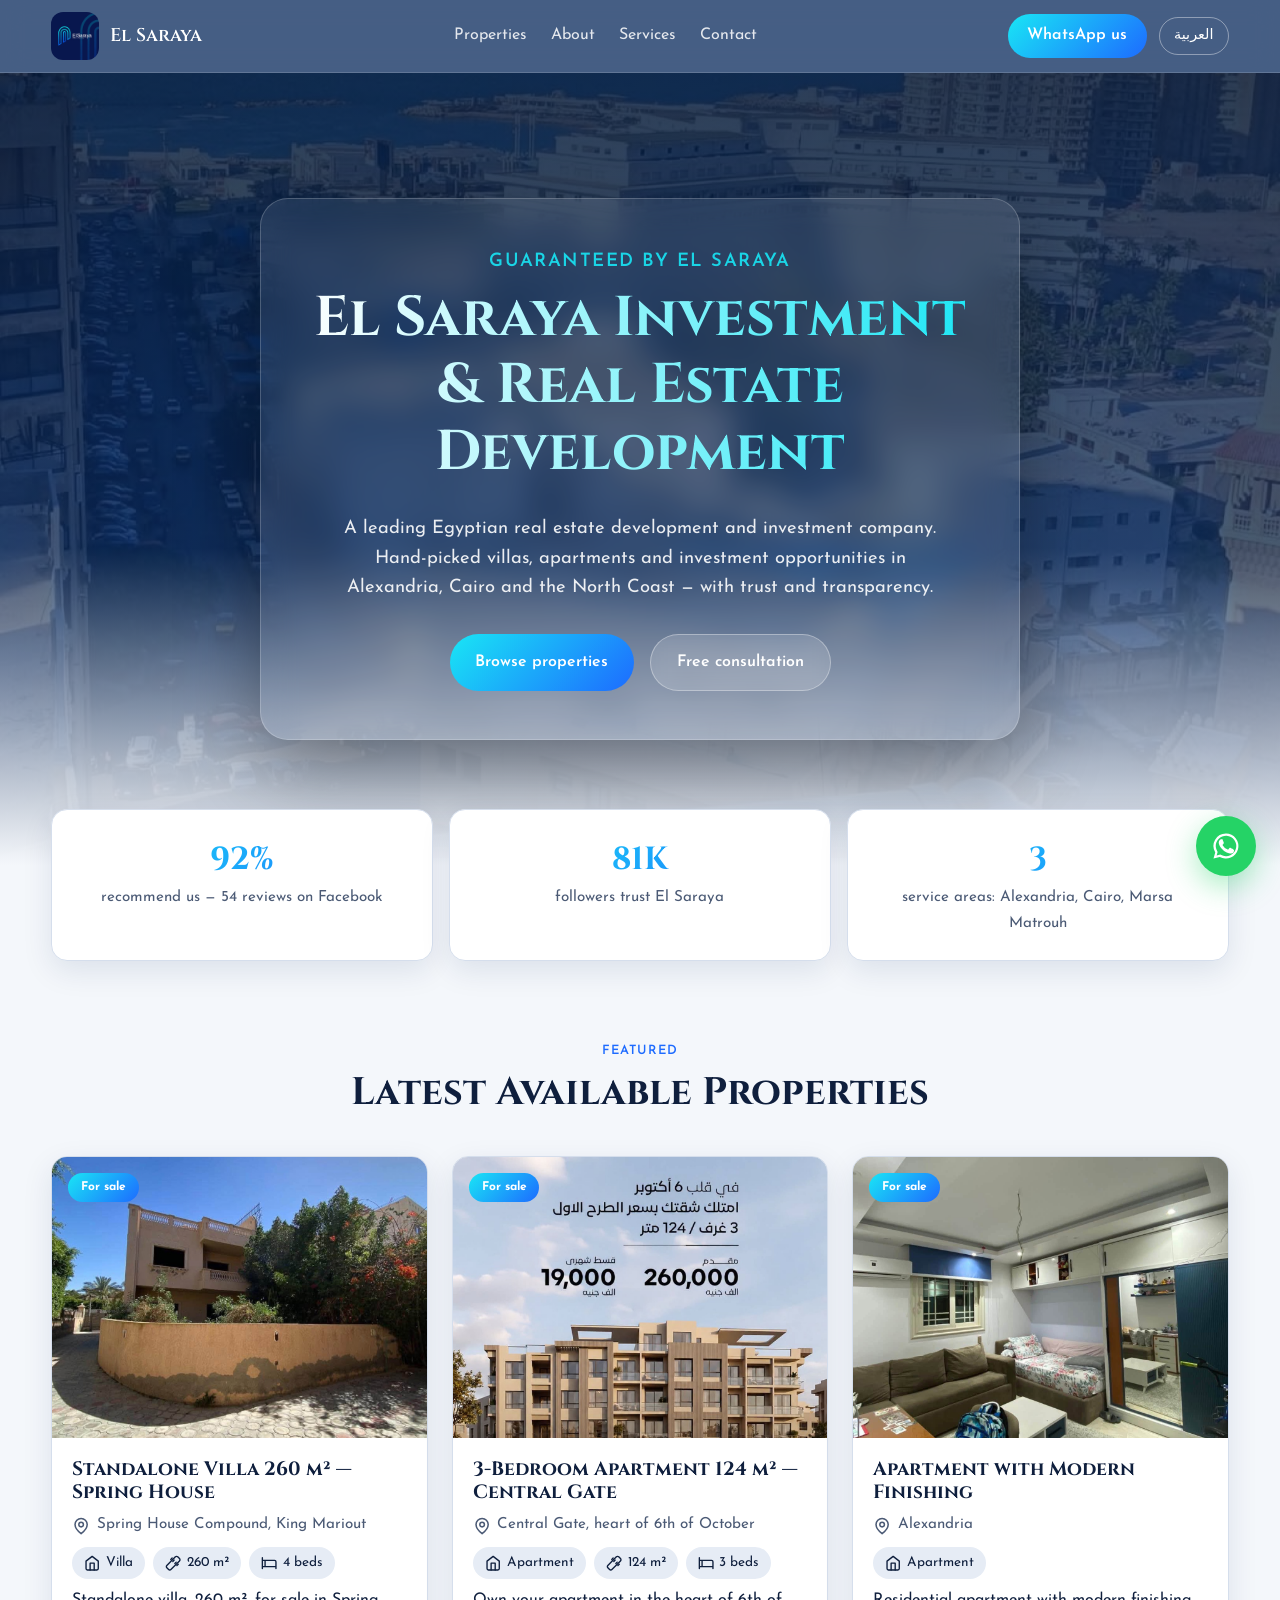
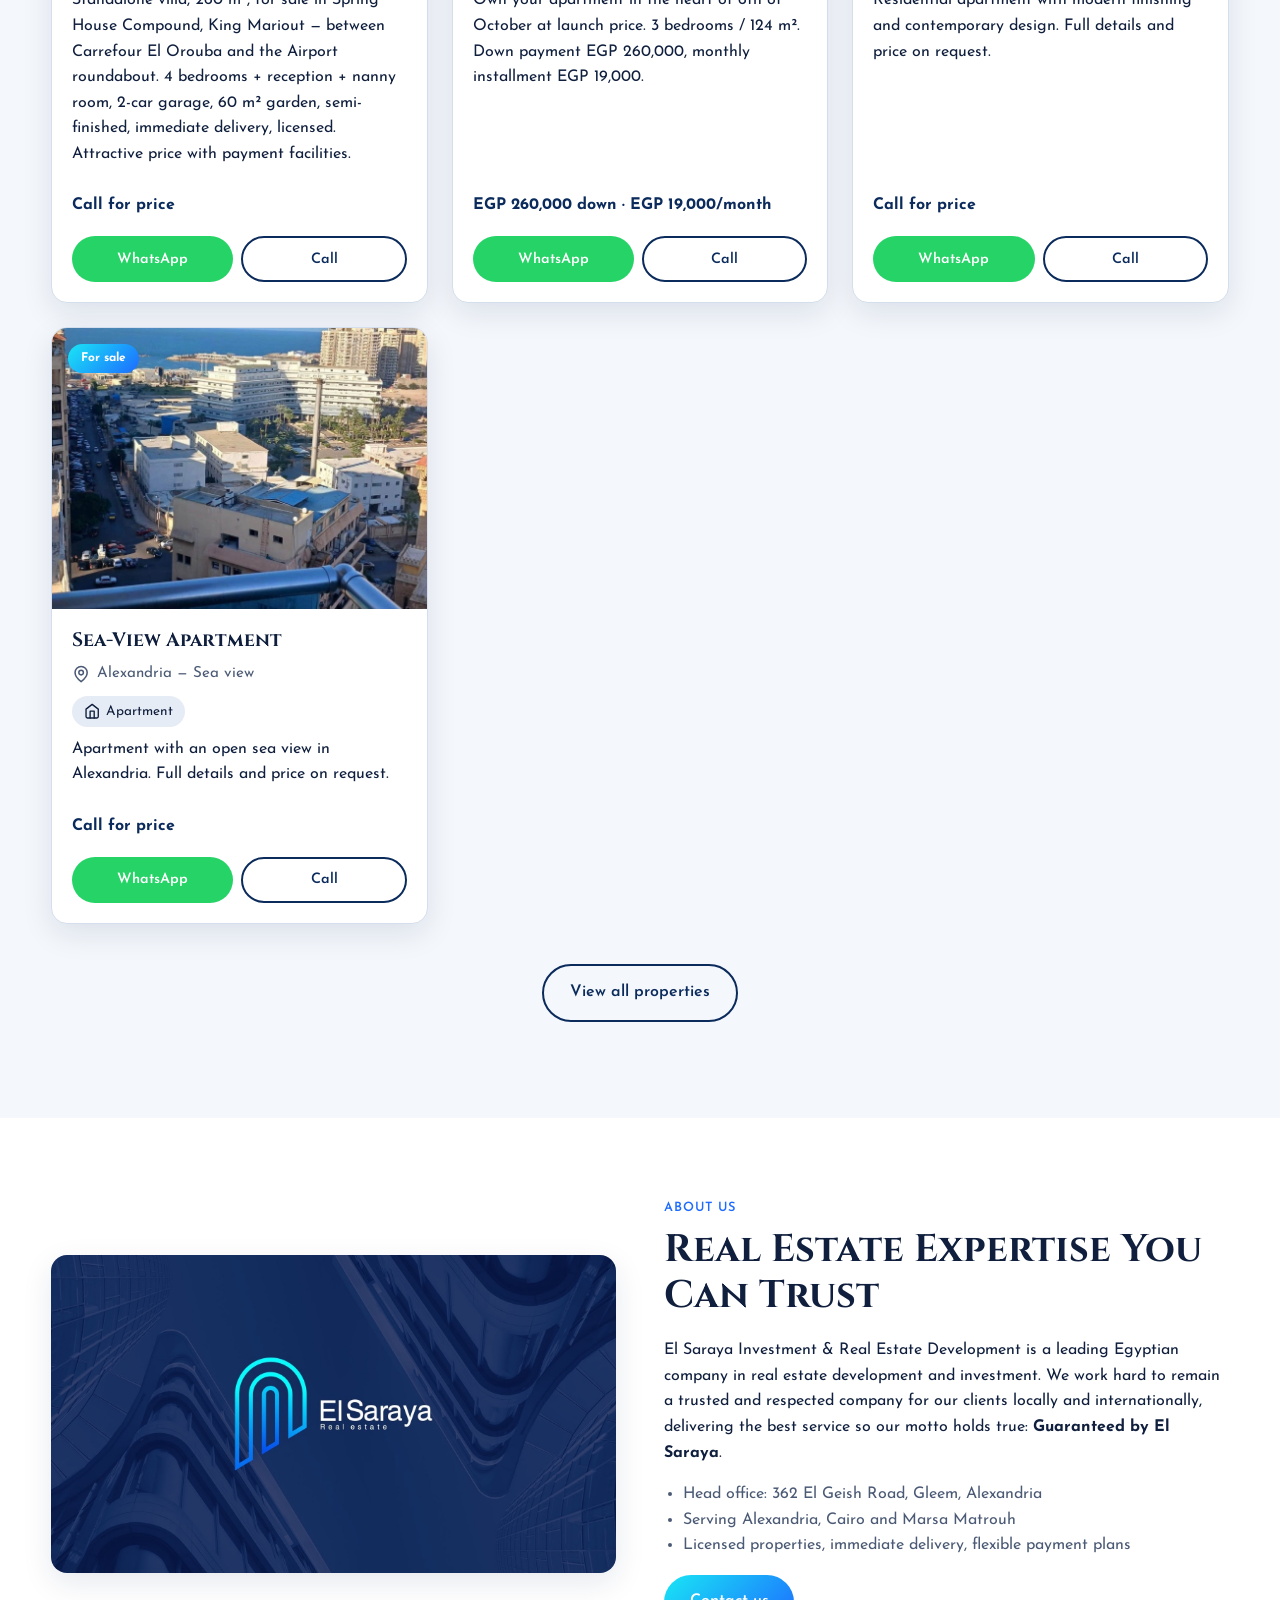
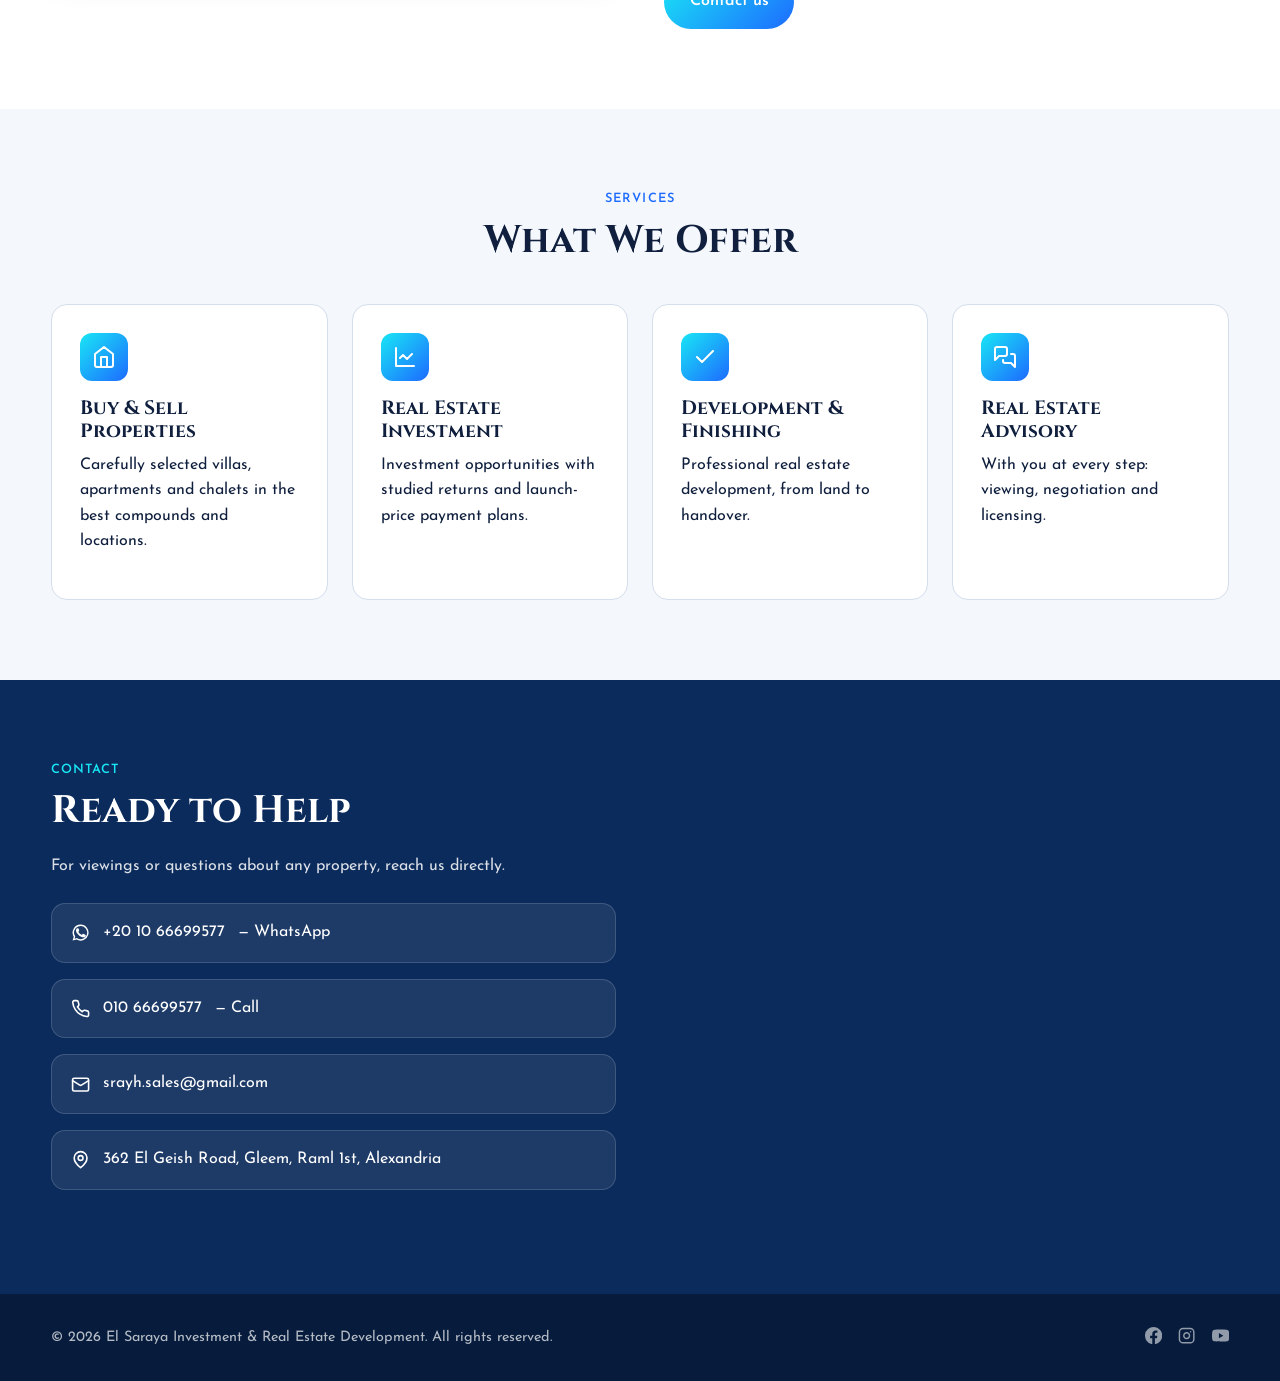
==== en/index.html @ baea86fd "El Saraya bilingual static site: landing + listings, scraped from Facebook page Co-Authored-By: Clau" ====
<!DOCTYPE html>
<html lang="en" dir="ltr">
<head>
<meta charset="UTF-8">
<meta name="viewport" content="width=device-width, initial-scale=1">
<title>El Saraya Investment &amp; Real Estate Development | Alexandria Properties</title>
<meta name="description" content="El Saraya Investment &amp; Real Estate Development — a leading Egyptian real estate developer in Alexandria. Villas and apartments for sale, guaranteed by El Saraya.">
<link rel="alternate" hreflang="ar" href="/ar/">
<link rel="alternate" hreflang="en" href="/en/">
<link rel="icon" href="../assets/img/logo.jpg">
<meta property="og:title" content="El Saraya Investment &amp; Real Estate Development">
<meta property="og:image" content="../assets/img/cover.jpg">
<link rel="preconnect" href="https://fonts.googleapis.com">
<link rel="preconnect" href="https://fonts.gstatic.com" crossorigin>
<link href="https://fonts.googleapis.com/css2?family=Cinzel:wght@400;500;600;700&family=Josefin+Sans:wght@300;400;500;600;700&display=swap" rel="stylesheet">
<link rel="stylesheet" href="../assets/style.css">
</head>
<body>

<header class="nav">
  <div class="container">
    <a class="brand" href="./"><img src="../assets/img/logo.jpg" alt="El Saraya logo"><span>El Saraya</span></a>
    <ul>
      <li><a href="#properties">Properties</a></li>
      <li><a href="#about">About</a></li>
      <li><a href="#services">Services</a></li>
      <li><a href="#contact">Contact</a></li>
    </ul>
    <div style="display:flex;gap:.75rem;align-items:center">
      <a class="btn btn-primary nav-cta" href="https://wa.me/201066699577" target="_blank" rel="noopener">WhatsApp us</a>
      <a class="lang" href="../ar/" lang="ar" dir="rtl">العربية</a>
    </div>
  </div>
</header>

<section class="hero">
  <div class="container">
    <div class="hero-card" style="margin-inline:auto">
      <p class="eyebrow" style="color:var(--cyan)">Guaranteed by El Saraya</p>
      <h1>El Saraya Investment &amp; Real Estate Development</h1>
      <p>A leading Egyptian real estate development and investment company. Hand-picked villas, apartments and investment opportunities in Alexandria, Cairo and the North Coast — with trust and transparency.</p>
      <div class="hero-actions">
        <a class="btn btn-primary" href="#properties">Browse properties</a>
        <a class="btn btn-ghost" href="https://wa.me/201066699577" target="_blank" rel="noopener">Free consultation</a>
      </div>
    </div>
  </div>
</section>

<section class="stats">
  <div class="container">
    <div class="stat"><b>92%</b><span>recommend us — 54 reviews on Facebook</span></div>
    <div class="stat"><b>81K</b><span>followers trust El Saraya</span></div>
    <div class="stat"><b>3</b><span>service areas: Alexandria, Cairo, Marsa Matrouh</span></div>
  </div>
</section>

<section id="properties">
  <div class="container">
    <div class="center">
      <p class="eyebrow">Featured</p>
      <h2>Latest Available Properties</h2>
    </div>
    <div class="grid" id="listings" data-limit="6" style="margin-top:2.5rem"></div>
    <p class="center" style="margin-top:2.5rem"><a class="btn btn-outline" href="listings.html">View all properties</a></p>
  </div>
</section>

<section id="about" class="about">
  <div class="container">
    <img src="../assets/img/cover.jpg" alt="El Saraya Real Estate" loading="lazy">
    <div>
      <p class="eyebrow">About us</p>
      <h2>Real Estate Expertise You Can Trust</h2>
      <p>El Saraya Investment &amp; Real Estate Development is a leading Egyptian company in real estate development and investment. We work hard to remain a trusted and respected company for our clients locally and internationally, delivering the best service so our motto holds true: <strong>Guaranteed by El Saraya</strong>.</p>
      <ul>
        <li>Head office: 362 El Geish Road, Gleem, Alexandria</li>
        <li>Serving Alexandria, Cairo and Marsa Matrouh</li>
        <li>Licensed properties, immediate delivery, flexible payment plans</li>
      </ul>
      <a class="btn btn-primary" href="#contact">Contact us</a>
    </div>
  </div>
</section>

<section id="services" class="services">
  <div class="container">
    <div class="center">
      <p class="eyebrow">Services</p>
      <h2>What We Offer</h2>
    </div>
    <div class="grid" style="margin-top:2.5rem">
      <div class="service">
        <div class="ico"><svg viewBox="0 0 24 24" fill="none" stroke="currentColor" stroke-width="2" stroke-linecap="round" stroke-linejoin="round"><path d="m3 9 9-7 9 7v11a2 2 0 0 1-2 2H5a2 2 0 0 1-2-2z"/><path d="M9 22V12h6v10"/></svg></div>
        <h3>Buy &amp; Sell Properties</h3>
        <p>Carefully selected villas, apartments and chalets in the best compounds and locations.</p>
      </div>
      <div class="service">
        <div class="ico"><svg viewBox="0 0 24 24" fill="none" stroke="currentColor" stroke-width="2" stroke-linecap="round" stroke-linejoin="round"><path d="M3 3v18h18"/><path d="m19 9-5 5-4-4-3 3"/></svg></div>
        <h3>Real Estate Investment</h3>
        <p>Investment opportunities with studied returns and launch-price payment plans.</p>
      </div>
      <div class="service">
        <div class="ico"><svg viewBox="0 0 24 24" fill="none" stroke="currentColor" stroke-width="2" stroke-linecap="round" stroke-linejoin="round"><path d="M20 6 9 17l-5-5"/></svg></div>
        <h3>Development &amp; Finishing</h3>
        <p>Professional real estate development, from land to handover.</p>
      </div>
      <div class="service">
        <div class="ico"><svg viewBox="0 0 24 24" fill="none" stroke="currentColor" stroke-width="2" stroke-linecap="round" stroke-linejoin="round"><path d="M14 9a2 2 0 0 1-2 2H6l-4 4V4c0-1.1.9-2 2-2h8a2 2 0 0 1 2 2z"/><path d="M18 9h2a2 2 0 0 1 2 2v11l-4-4h-6a2 2 0 0 1-2-2v-1"/></svg></div>
        <h3>Real Estate Advisory</h3>
        <p>With you at every step: viewing, negotiation and licensing.</p>
      </div>
    </div>
  </div>
</section>

<section id="contact" class="contact">
  <div class="container">
    <div>
      <p class="eyebrow" style="color:var(--cyan)">Contact</p>
      <h2>Ready to Help</h2>
      <p style="opacity:.85">For viewings or questions about any property, reach us directly.</p>
      <ul class="contact-list">
        <li><a href="https://wa.me/201066699577" target="_blank" rel="noopener"><svg class="i" viewBox="0 0 24 24" fill="currentColor"><path d="M17.5 14.4c-.3-.1-1.8-.9-2-1s-.5-.1-.7.1-.8 1-.9 1.2-.3.2-.6.1a8 8 0 0 1-4-3.5c-.3-.5.3-.5.9-1.6.1-.2 0-.4 0-.5l-.9-2.2c-.2-.6-.5-.5-.7-.5h-.6a1.1 1.1 0 0 0-.8.4 3.4 3.4 0 0 0-1 2.5c0 1.5 1.1 2.9 1.2 3.1s2.1 3.3 5.2 4.6c1.9.8 2.7.9 3.6.8.6-.1 1.8-.7 2-1.4.3-.7.3-1.3.2-1.4l-.6-.3zM12 2a10 10 0 0 0-8.6 15.1L2 22l5-1.3A10 10 0 1 0 12 2zm0 18.2a8.2 8.2 0 0 1-4.2-1.2l-.3-.2-3 .8.8-2.9-.2-.3A8.2 8.2 0 1 1 12 20.2z"/></svg><span dir="ltr">+20 10 66699577</span> — WhatsApp</a></li>
        <li><a href="tel:+201066699577"><svg class="i" viewBox="0 0 24 24" fill="none" stroke="currentColor" stroke-width="2" stroke-linecap="round" stroke-linejoin="round"><path d="M22 16.9v3a2 2 0 0 1-2.2 2 19.8 19.8 0 0 1-8.6-3 19.5 19.5 0 0 1-6-6 19.8 19.8 0 0 1-3-8.7A2 2 0 0 1 4.1 2h3a2 2 0 0 1 2 1.7c.1 1 .4 1.9.7 2.8a2 2 0 0 1-.5 2.1L8.1 9.9a16 16 0 0 0 6 6l1.3-1.3a2 2 0 0 1 2.1-.4c.9.3 1.8.6 2.8.7a2 2 0 0 1 1.7 2z"/></svg><span dir="ltr">010 66699577</span> — Call</a></li>
        <li><a href="mailto:srayh.sales@gmail.com"><svg class="i" viewBox="0 0 24 24" fill="none" stroke="currentColor" stroke-width="2" stroke-linecap="round" stroke-linejoin="round"><rect width="20" height="16" x="2" y="4" rx="2"/><path d="m22 7-8.97 5.7a1.94 1.94 0 0 1-2.06 0L2 7"/></svg><span dir="ltr">srayh.sales@gmail.com</span></a></li>
        <li><a href="https://maps.google.com/?q=362+El+Geish+Road+Gleem+Alexandria" target="_blank" rel="noopener"><svg class="i" viewBox="0 0 24 24" fill="none" stroke="currentColor" stroke-width="2" stroke-linecap="round" stroke-linejoin="round"><path d="M20 10c0 6-8 12-8 12s-8-6-8-12a8 8 0 0 1 16 0Z"/><circle cx="12" cy="10" r="3"/></svg>362 El Geish Road, Gleem, Raml 1st, Alexandria</a></li>
      </ul>
    </div>
    <iframe title="El Saraya location map" src="https://maps.google.com/maps?q=362+El+Geish+Road+Gleem+Alexandria+Egypt&z=16&output=embed" loading="lazy" referrerpolicy="no-referrer-when-downgrade"></iframe>
  </div>
</section>

<footer>
  <div class="container">
    <span>© <span id="y"></span> El Saraya Investment &amp; Real Estate Development. All rights reserved.</span>
    <div class="social">
      <a href="https://www.facebook.com/srayh" target="_blank" rel="noopener" aria-label="Facebook"><svg class="i" viewBox="0 0 24 24" fill="currentColor"><path d="M24 12a12 12 0 1 0-13.9 11.9v-8.4H7.1V12h3V9.4c0-3 1.8-4.7 4.5-4.7 1.3 0 2.7.2 2.7.2v3h-1.5c-1.5 0-2 .9-2 1.9V12h3.3l-.5 3.5h-2.8v8.4A12 12 0 0 0 24 12z"/></svg></a>
      <a href="https://www.instagram.com/srayh1" target="_blank" rel="noopener" aria-label="Instagram"><svg class="i" viewBox="0 0 24 24" fill="none" stroke="currentColor" stroke-width="2" stroke-linecap="round" stroke-linejoin="round"><rect width="20" height="20" x="2" y="2" rx="5"/><path d="M16 11.4A4 4 0 1 1 12.6 8a4 4 0 0 1 3.4 3.4z"/><path d="M17.5 6.5h0"/></svg></a>
      <a href="https://youtube.com/@srayhchannel" target="_blank" rel="noopener" aria-label="YouTube"><svg class="i" viewBox="0 0 24 24" fill="currentColor"><path d="M23.5 6.2a3 3 0 0 0-2.1-2.1C19.5 3.6 12 3.6 12 3.6s-7.5 0-9.4.5A3 3 0 0 0 .5 6.2 31 31 0 0 0 0 12a31 31 0 0 0 .5 5.8 3 3 0 0 0 2.1 2.1c1.9.5 9.4.5 9.4.5s7.5 0 9.4-.5a3 3 0 0 0 2.1-2.1A31 31 0 0 0 24 12a31 31 0 0 0-.5-5.8zM9.6 15.6V8.4l6.2 3.6-6.2 3.6z"/></svg></a>
    </div>
  </div>
</footer>

<a class="wa-float" href="https://wa.me/201066699577" target="_blank" rel="noopener" aria-label="Chat on WhatsApp"><svg viewBox="0 0 24 24" fill="currentColor"><path d="M17.5 14.4c-.3-.1-1.8-.9-2-1s-.5-.1-.7.1-.8 1-.9 1.2-.3.2-.6.1a8 8 0 0 1-4-3.5c-.3-.5.3-.5.9-1.6.1-.2 0-.4 0-.5l-.9-2.2c-.2-.6-.5-.5-.7-.5h-.6a1.1 1.1 0 0 0-.8.4 3.4 3.4 0 0 0-1 2.5c0 1.5 1.1 2.9 1.2 3.1s2.1 3.3 5.2 4.6c1.9.8 2.7.9 3.6.8.6-.1 1.8-.7 2-1.4.3-.7.3-1.3.2-1.4l-.6-.3zM12 2a10 10 0 0 0-8.6 15.1L2 22l5-1.3A10 10 0 1 0 12 2zm0 18.2a8.2 8.2 0 0 1-4.2-1.2l-.3-.2-3 .8.8-2.9-.2-.3A8.2 8.2 0 1 1 12 20.2z"/></svg></a>

<script>document.getElementById('y').textContent = new Date().getFullYear();</script>
<script src="../assets/app.js"></script>
</body>
</html>
---- assets/style.css ----
/* El Saraya — brand tokens from logo: navy, cyan→blue gradient, white */
:root {
  --navy: #0b2b5c;
  --navy-deep: #071c3d;
  --cyan: #19e6f5;
  --blue: #1d6bff;
  --primary: #0b2b5c;
  --on-primary: #ffffff;
  --accent: #1d6bff;
  --on-accent: #ffffff;
  --bg: #f4f7fb;
  --fg: #0f1f3d;
  --card: #ffffff;
  --muted: #e6ecf5;
  --muted-fg: #4b5a75;
  --border: #d5deec;
  --grad: linear-gradient(135deg, var(--cyan), var(--blue));
  --radius: 16px;
  --shadow: 0 10px 30px rgba(11, 43, 92, .10);
  --font-head: 'Cinzel', 'Noto Naskh Arabic', serif;
  --font-body: 'Josefin Sans', 'Noto Sans Arabic', system-ui, sans-serif;
  --ease: 220ms ease;
}
[lang="ar"] {
  --font-head: 'Noto Naskh Arabic', serif;
  --font-body: 'Noto Sans Arabic', system-ui, sans-serif;
}

*, *::before, *::after { box-sizing: border-box; }
html { scroll-behavior: smooth; }
body { margin: 0; background: var(--bg); color: var(--fg); font-family: var(--font-body); line-height: 1.6; font-size: 16px; }
img { max-width: 100%; display: block; }
a { color: inherit; text-decoration: none; }
h1, h2, h3 { font-family: var(--font-head); line-height: 1.2; margin: 0 0 .5em; }
h1 { font-size: clamp(2rem, 5vw, 3.5rem); }
h2 { font-size: clamp(1.6rem, 3vw, 2.4rem); }
h3 { font-size: 1.2rem; }
p { margin: 0 0 1em; }
.container { width: min(1200px, 92%); margin-inline: auto; }
section { padding-block: 5rem; }
.eyebrow { color: var(--blue); font-weight: 600; letter-spacing: .08em; text-transform: uppercase; font-size: .8rem; margin-bottom: .5rem; }
.center { text-align: center; }
svg.i { width: 1.2em; height: 1.2em; vertical-align: -.25em; flex-shrink: 0; }
:focus-visible { outline: 3px solid var(--cyan); outline-offset: 3px; }

/* Buttons */
.btn { display: inline-flex; align-items: center; gap: .5rem; padding: .9rem 1.6rem; border-radius: 999px; font-weight: 600; cursor: pointer; border: 0; transition: transform var(--ease), box-shadow var(--ease), background var(--ease); }
.btn:hover { transform: translateY(-2px); box-shadow: 0 8px 24px rgba(29,107,255,.3); }
.btn-primary { background: var(--grad); color: var(--on-accent); }
.btn-ghost { background: rgba(255,255,255,.12); color: #fff; border: 1px solid rgba(255,255,255,.35); backdrop-filter: blur(10px); }
.btn-outline { background: transparent; color: var(--primary); border: 2px solid var(--primary); }
.btn-outline:hover { background: var(--primary); color: #fff; }
.btn-wa { background: #25d366; color: #fff; }

/* Nav — glass */
.nav { position: sticky; top: 0; z-index: 50; background: rgba(11,43,92,.75); backdrop-filter: blur(14px); -webkit-backdrop-filter: blur(14px); border-bottom: 1px solid rgba(255,255,255,.15); color: #fff; }
.nav .container { display: flex; align-items: center; justify-content: space-between; gap: 1rem; height: 72px; }
.brand { display: flex; align-items: center; gap: .7rem; font-family: var(--font-head); font-weight: 600; font-size: 1.15rem; }
.brand img { height: 48px; width: 48px; border-radius: 12px; }
.nav ul { display: flex; gap: 1.5rem; list-style: none; margin: 0; padding: 0; }
.nav ul a { opacity: .85; transition: opacity var(--ease); }
.nav ul a:hover { opacity: 1; }
.lang { padding: .4rem .9rem; border-radius: 999px; border: 1px solid rgba(255,255,255,.4); font-size: .9rem; transition: background var(--ease); }
.lang:hover { background: rgba(255,255,255,.15); }
.nav-cta { display: none; }
@media (min-width: 900px) { .nav-cta { display: inline-flex; padding: .6rem 1.2rem; } }
@media (max-width: 720px) { .nav ul { display: none; } }

/* Hero */
.hero { position: relative; min-height: clamp(560px, 88vh, 820px); display: grid; place-items: center; color: #fff; padding-block: 6rem; background: var(--navy-deep) url(img/p7.jpg) center/cover no-repeat; isolation: isolate; }
.hero::before { content: ""; position: absolute; inset: 0; z-index: -1; background: linear-gradient(180deg, rgba(7,28,61,.85), rgba(11,43,92,.75) 60%, var(--bg) 100%); }
.hero-card { max-width: 760px; text-align: center; padding: 3rem 2rem; border-radius: 28px; background: rgba(255,255,255,.08); border: 1px solid rgba(255,255,255,.2); backdrop-filter: blur(16px); -webkit-backdrop-filter: blur(16px); box-shadow: 0 30px 80px rgba(0,0,0,.35); }
.hero-card h1 { background: linear-gradient(90deg, #fff, var(--cyan)); -webkit-background-clip: text; background-clip: text; color: transparent; }
.hero-card p { font-size: 1.15rem; opacity: .9; max-width: 56ch; margin-inline: auto; }
.hero-actions { display: flex; flex-wrap: wrap; gap: 1rem; justify-content: center; margin-top: 2rem; }

/* Stats strip */
.stats { margin-top: -3.5rem; position: relative; z-index: 2; padding-block: 0; }
.stats .container { display: grid; grid-template-columns: repeat(auto-fit, minmax(200px, 1fr)); gap: 1rem; }
.stat { background: var(--card); border: 1px solid var(--border); border-radius: var(--radius); padding: 1.5rem; text-align: center; box-shadow: var(--shadow); }
.stat b { display: block; font-size: 2rem; font-family: var(--font-head); background: var(--grad); -webkit-background-clip: text; background-clip: text; color: transparent; }
.stat span { color: var(--muted-fg); font-size: .95rem; }

/* Listings grid */
.grid { display: grid; grid-template-columns: repeat(auto-fill, minmax(300px, 1fr)); gap: 1.5rem; }
.card { background: var(--card); border: 1px solid var(--border); border-radius: var(--radius); overflow: hidden; box-shadow: var(--shadow); display: flex; flex-direction: column; transition: transform var(--ease), box-shadow var(--ease); }
.card:hover { transform: translateY(-4px); box-shadow: 0 18px 40px rgba(11,43,92,.16); }
.card-media { position: relative; aspect-ratio: 4/3; overflow: hidden; background: var(--muted); }
.card-media img { width: 100%; height: 100%; object-fit: cover; transition: transform 400ms ease; }
.card:hover .card-media img { transform: scale(1.05); }
.badge { position: absolute; top: 1rem; inset-inline-start: 1rem; padding: .3rem .8rem; border-radius: 999px; font-size: .75rem; font-weight: 700; background: var(--grad); color: #fff; }
.card-body { padding: 1.25rem; display: flex; flex-direction: column; gap: .6rem; flex: 1; }
.card-body h3 { margin: 0; }
.loc { color: var(--muted-fg); display: flex; align-items: center; gap: .4rem; font-size: .95rem; }
.chips { display: flex; flex-wrap: wrap; gap: .5rem; }
.chip { display: inline-flex; align-items: center; gap: .35rem; background: var(--muted); border-radius: 999px; padding: .3rem .75rem; font-size: .85rem; }
.price { font-weight: 700; color: var(--primary); margin-top: auto; }
.card-actions { display: flex; gap: .5rem; margin-top: .5rem; }
.card-actions .btn { padding: .6rem 1rem; font-size: .9rem; flex: 1; justify-content: center; }
.filters { display: flex; flex-wrap: wrap; gap: 1rem; margin-bottom: 2rem; }
.filters select { padding: .7rem 1rem; border-radius: 12px; border: 1px solid var(--border); background: var(--card); font: inherit; color: var(--fg); cursor: pointer; }
.empty { color: var(--muted-fg); text-align: center; padding: 3rem; }

/* About */
.about { background: var(--card); }
.about .container { display: grid; grid-template-columns: 1fr 1fr; gap: 3rem; align-items: center; }
.about img { border-radius: var(--radius); box-shadow: var(--shadow); }
.about ul { padding-inline-start: 1.2rem; color: var(--muted-fg); }
@media (max-width: 800px) { .about .container { grid-template-columns: 1fr; } }

/* Services */
.services .grid { grid-template-columns: repeat(auto-fit, minmax(240px, 1fr)); }
.service { background: var(--card); border: 1px solid var(--border); border-radius: var(--radius); padding: 1.75rem; }
.service .ico { width: 48px; height: 48px; border-radius: 12px; background: var(--grad); color: #fff; display: grid; place-items: center; margin-bottom: 1rem; }
.service .ico svg { width: 24px; height: 24px; }

/* Contact */
.contact { background: var(--navy); color: #fff; }
.contact .container { display: grid; grid-template-columns: 1fr 1fr; gap: 3rem; align-items: start; }
.contact-list { list-style: none; padding: 0; margin: 1.5rem 0; display: grid; gap: 1rem; }
.contact-list a { display: flex; align-items: center; gap: .8rem; padding: 1rem 1.2rem; border-radius: 14px; background: rgba(255,255,255,.08); border: 1px solid rgba(255,255,255,.15); transition: background var(--ease); }
.contact-list a:hover { background: rgba(255,255,255,.16); }
.contact iframe { width: 100%; height: 100%; min-height: 380px; border: 0; border-radius: var(--radius); }
@media (max-width: 800px) { .contact .container { grid-template-columns: 1fr; } }

/* Footer */
footer { background: var(--navy-deep); color: rgba(255,255,255,.7); padding: 2rem 0; font-size: .9rem; }
footer .container { display: flex; flex-wrap: wrap; justify-content: space-between; gap: 1rem; align-items: center; }
footer .social { display: flex; gap: 1rem; }
footer .social a { opacity: .8; transition: opacity var(--ease); }
footer .social a:hover { opacity: 1; }

/* Floating WhatsApp */
.wa-float { position: fixed; bottom: 1.5rem; inset-inline-end: 1.5rem; z-index: 60; width: 60px; height: 60px; border-radius: 50%; background: #25d366; color: #fff; display: grid; place-items: center; box-shadow: 0 10px 30px rgba(37,211,102,.4); transition: transform var(--ease); }
.wa-float:hover { transform: scale(1.08); }
.wa-float svg { width: 30px; height: 30px; }

@media (prefers-reduced-motion: reduce) {
  html { scroll-behavior: auto; }
  *, *::before, *::after { transition: none !important; animation: none !important; }
  .card:hover, .btn:hover, .wa-float:hover { transform: none; }
}
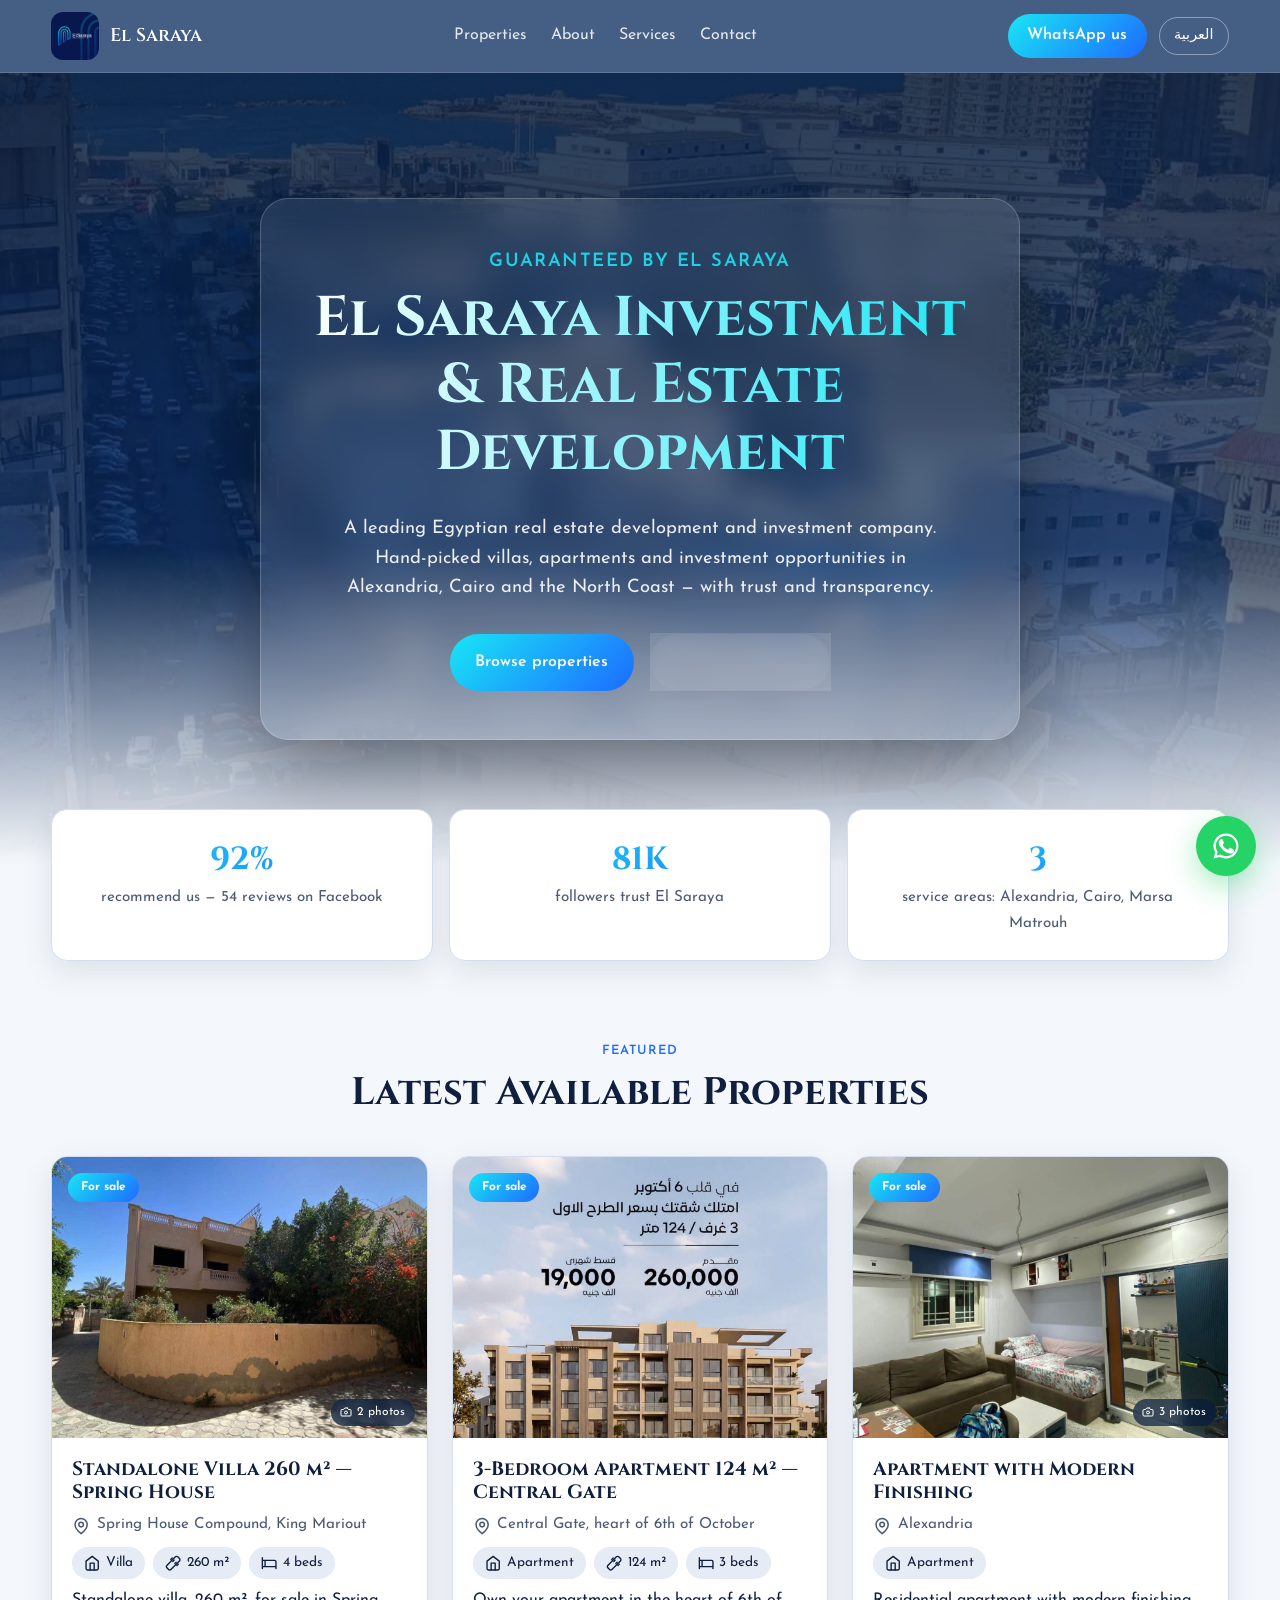
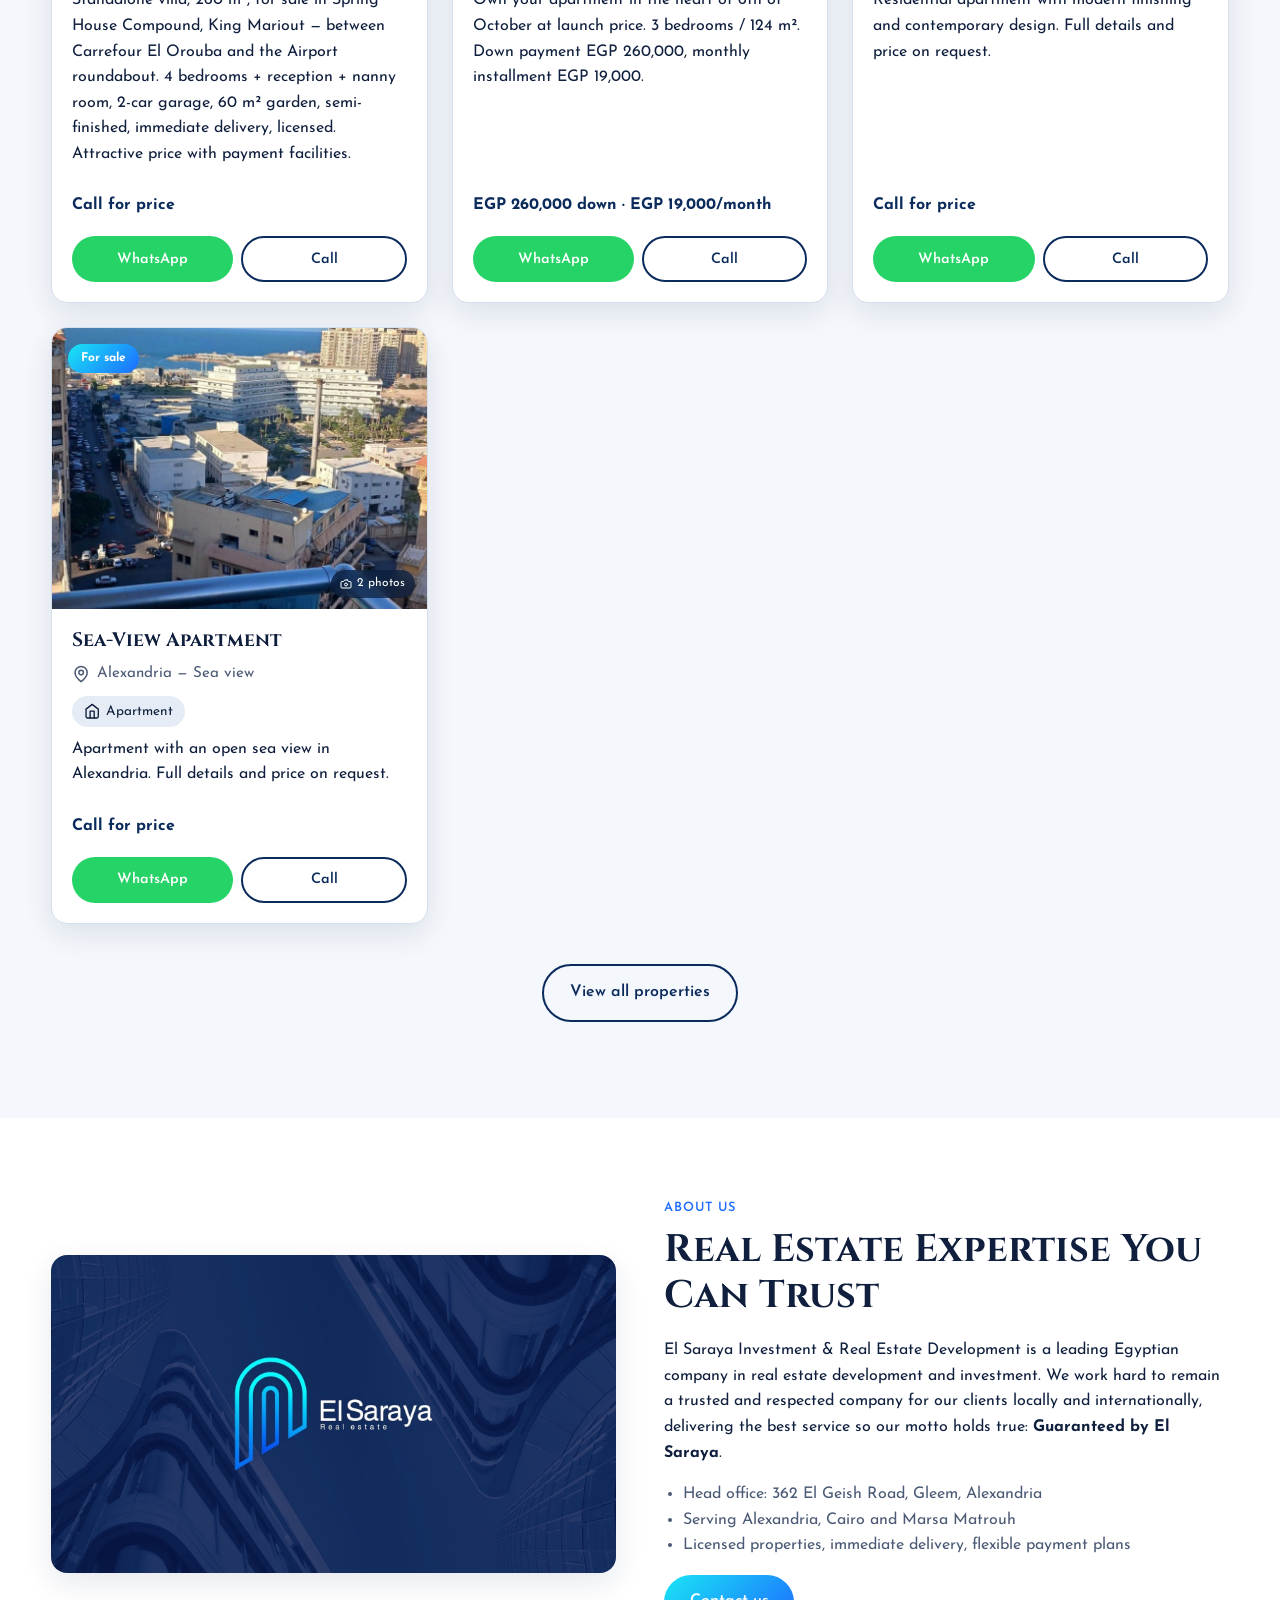
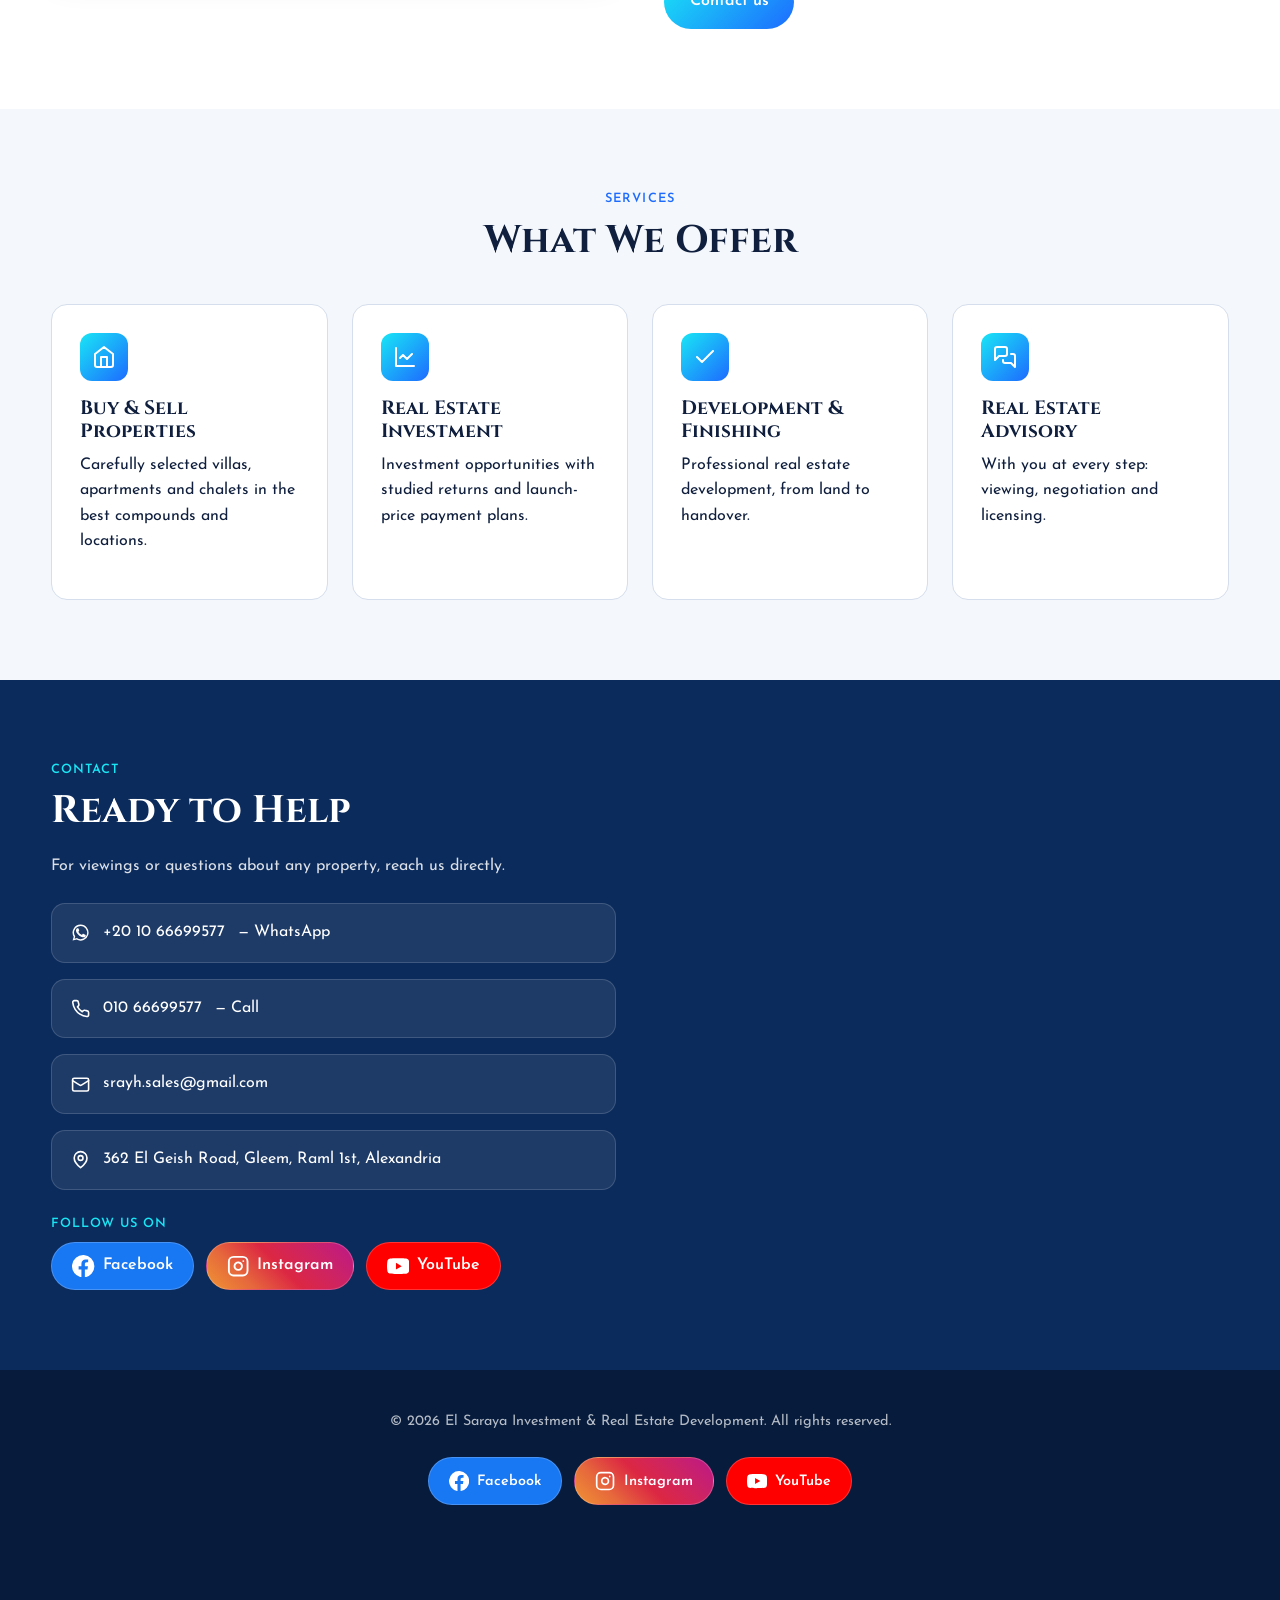
==== commit eae6d03d: "Interactive: photo lightbox, scroll reveal, animated stats, mobile menu, back-to-top; labeled social" ====
--- a/en/index.html
+++ b/en/index.html
@@ -20,7 +20,8 @@
 <header class="nav">
   <div class="container">
     <a class="brand" href="./"><img src="../assets/img/logo.jpg" alt="El Saraya logo"><span>El Saraya</span></a>
-    <ul>
+    <button class="menu-btn" aria-label="Menu" aria-expanded="false" aria-controls="nav-menu"><svg class="i" viewBox="0 0 24 24" fill="none" stroke="currentColor" stroke-width="2" stroke-linecap="round"><path d="M4 6h16M4 12h16M4 18h16"/></svg></button>
+    <ul id="nav-menu">
       <li><a href="#properties">Properties</a></li>
       <li><a href="#about">About</a></li>
       <li><a href="#services">Services</a></li>
@@ -47,15 +48,15 @@
   </div>
 </section>
 
-<section class="stats">
+<section class="stats reveal">
   <div class="container">
-    <div class="stat"><b>92%</b><span>recommend us — 54 reviews on Facebook</span></div>
-    <div class="stat"><b>81K</b><span>followers trust El Saraya</span></div>
-    <div class="stat"><b>3</b><span>service areas: Alexandria, Cairo, Marsa Matrouh</span></div>
+    <div class="stat"><b data-count="92" data-suffix="%">0</b><span>recommend us — 54 reviews on Facebook</span></div>
+    <div class="stat"><b data-count="81" data-suffix="K">0</b><span>followers trust El Saraya</span></div>
+    <div class="stat"><b data-count="3">0</b><span>service areas: Alexandria, Cairo, Marsa Matrouh</span></div>
   </div>
 </section>
 
-<section id="properties">
+<section id="properties" class="reveal">
   <div class="container">
     <div class="center">
       <p class="eyebrow">Featured</p>
@@ -66,7 +67,7 @@
   </div>
 </section>
 
-<section id="about" class="about">
+<section id="about" class="about reveal">
   <div class="container">
     <img src="../assets/img/cover.jpg" alt="El Saraya Real Estate" loading="lazy">
     <div>
@@ -83,7 +84,7 @@
   </div>
 </section>
 
-<section id="services" class="services">
+<section id="services" class="services reveal">
   <div class="container">
     <div class="center">
       <p class="eyebrow">Services</p>
@@ -114,7 +115,7 @@
   </div>
 </section>
 
-<section id="contact" class="contact">
+<section id="contact" class="contact reveal">
   <div class="container">
     <div>
       <p class="eyebrow" style="color:var(--cyan)">Contact</p>
@@ -126,6 +127,12 @@
         <li><a href="mailto:srayh.sales@gmail.com"><svg class="i" viewBox="0 0 24 24" fill="none" stroke="currentColor" stroke-width="2" stroke-linecap="round" stroke-linejoin="round"><rect width="20" height="16" x="2" y="4" rx="2"/><path d="m22 7-8.97 5.7a1.94 1.94 0 0 1-2.06 0L2 7"/></svg><span dir="ltr">srayh.sales@gmail.com</span></a></li>
         <li><a href="https://maps.google.com/?q=362+El+Geish+Road+Gleem+Alexandria" target="_blank" rel="noopener"><svg class="i" viewBox="0 0 24 24" fill="none" stroke="currentColor" stroke-width="2" stroke-linecap="round" stroke-linejoin="round"><path d="M20 10c0 6-8 12-8 12s-8-6-8-12a8 8 0 0 1 16 0Z"/><circle cx="12" cy="10" r="3"/></svg>362 El Geish Road, Gleem, Raml 1st, Alexandria</a></li>
       </ul>
+      <p class="eyebrow" style="color:var(--cyan)">Follow us on</p>
+      <div class="social">
+      <a class="soc soc-fb" href="https://www.facebook.com/srayh" target="_blank" rel="noopener"><svg class="i" viewBox="0 0 24 24" fill="currentColor"><path d="M24 12a12 12 0 1 0-13.9 11.9v-8.4H7.1V12h3V9.4c0-3 1.8-4.7 4.5-4.7 1.3 0 2.7.2 2.7.2v3h-1.5c-1.5 0-2 .9-2 1.9V12h3.3l-.5 3.5h-2.8v8.4A12 12 0 0 0 24 12z"/></svg><span>Facebook</span></a>
+      <a class="soc soc-ig" href="https://www.instagram.com/srayh1" target="_blank" rel="noopener"><svg class="i" viewBox="0 0 24 24" fill="none" stroke="currentColor" stroke-width="2" stroke-linecap="round" stroke-linejoin="round"><rect width="20" height="20" x="2" y="2" rx="5"/><path d="M16 11.4A4 4 0 1 1 12.6 8a4 4 0 0 1 3.4 3.4z"/><path d="M17.5 6.5h0"/></svg><span>Instagram</span></a>
+      <a class="soc soc-yt" href="https://youtube.com/@srayhchannel" target="_blank" rel="noopener"><svg class="i" viewBox="0 0 24 24" fill="currentColor"><path d="M23.5 6.2a3 3 0 0 0-2.1-2.1C19.5 3.6 12 3.6 12 3.6s-7.5 0-9.4.5A3 3 0 0 0 .5 6.2 31 31 0 0 0 0 12a31 31 0 0 0 .5 5.8 3 3 0 0 0 2.1 2.1c1.9.5 9.4.5 9.4.5s7.5 0 9.4-.5a3 3 0 0 0 2.1-2.1A31 31 0 0 0 24 12a31 31 0 0 0-.5-5.8zM9.6 15.6V8.4l6.2 3.6-6.2 3.6z"/></svg><span>YouTube</span></a>
+    </div>
     </div>
     <iframe title="El Saraya location map" src="https://maps.google.com/maps?q=362+El+Geish+Road+Gleem+Alexandria+Egypt&z=16&output=embed" loading="lazy" referrerpolicy="no-referrer-when-downgrade"></iframe>
   </div>
@@ -135,13 +142,20 @@
   <div class="container">
     <span>© <span id="y"></span> El Saraya Investment &amp; Real Estate Development. All rights reserved.</span>
     <div class="social">
-      <a href="https://www.facebook.com/srayh" target="_blank" rel="noopener" aria-label="Facebook"><svg class="i" viewBox="0 0 24 24" fill="currentColor"><path d="M24 12a12 12 0 1 0-13.9 11.9v-8.4H7.1V12h3V9.4c0-3 1.8-4.7 4.5-4.7 1.3 0 2.7.2 2.7.2v3h-1.5c-1.5 0-2 .9-2 1.9V12h3.3l-.5 3.5h-2.8v8.4A12 12 0 0 0 24 12z"/></svg></a>
-      <a href="https://www.instagram.com/srayh1" target="_blank" rel="noopener" aria-label="Instagram"><svg class="i" viewBox="0 0 24 24" fill="none" stroke="currentColor" stroke-width="2" stroke-linecap="round" stroke-linejoin="round"><rect width="20" height="20" x="2" y="2" rx="5"/><path d="M16 11.4A4 4 0 1 1 12.6 8a4 4 0 0 1 3.4 3.4z"/><path d="M17.5 6.5h0"/></svg></a>
-      <a href="https://youtube.com/@srayhchannel" target="_blank" rel="noopener" aria-label="YouTube"><svg class="i" viewBox="0 0 24 24" fill="currentColor"><path d="M23.5 6.2a3 3 0 0 0-2.1-2.1C19.5 3.6 12 3.6 12 3.6s-7.5 0-9.4.5A3 3 0 0 0 .5 6.2 31 31 0 0 0 0 12a31 31 0 0 0 .5 5.8 3 3 0 0 0 2.1 2.1c1.9.5 9.4.5 9.4.5s7.5 0 9.4-.5a3 3 0 0 0 2.1-2.1A31 31 0 0 0 24 12a31 31 0 0 0-.5-5.8zM9.6 15.6V8.4l6.2 3.6-6.2 3.6z"/></svg></a>
+      <a class="soc soc-fb" href="https://www.facebook.com/srayh" target="_blank" rel="noopener"><svg class="i" viewBox="0 0 24 24" fill="currentColor"><path d="M24 12a12 12 0 1 0-13.9 11.9v-8.4H7.1V12h3V9.4c0-3 1.8-4.7 4.5-4.7 1.3 0 2.7.2 2.7.2v3h-1.5c-1.5 0-2 .9-2 1.9V12h3.3l-.5 3.5h-2.8v8.4A12 12 0 0 0 24 12z"/></svg><span>Facebook</span></a>
+      <a class="soc soc-ig" href="https://www.instagram.com/srayh1" target="_blank" rel="noopener"><svg class="i" viewBox="0 0 24 24" fill="none" stroke="currentColor" stroke-width="2" stroke-linecap="round" stroke-linejoin="round"><rect width="20" height="20" x="2" y="2" rx="5"/><path d="M16 11.4A4 4 0 1 1 12.6 8a4 4 0 0 1 3.4 3.4z"/><path d="M17.5 6.5h0"/></svg><span>Instagram</span></a>
+      <a class="soc soc-yt" href="https://youtube.com/@srayhchannel" target="_blank" rel="noopener"><svg class="i" viewBox="0 0 24 24" fill="currentColor"><path d="M23.5 6.2a3 3 0 0 0-2.1-2.1C19.5 3.6 12 3.6 12 3.6s-7.5 0-9.4.5A3 3 0 0 0 .5 6.2 31 31 0 0 0 0 12a31 31 0 0 0 .5 5.8 3 3 0 0 0 2.1 2.1c1.9.5 9.4.5 9.4.5s7.5 0 9.4-.5a3 3 0 0 0 2.1-2.1A31 31 0 0 0 24 12a31 31 0 0 0-.5-5.8zM9.6 15.6V8.4l6.2 3.6-6.2 3.6z"/></svg><span>YouTube</span></a>
     </div>
   </div>
 </footer>
 
+<dialog class="lightbox" id="lightbox" aria-label="Photo gallery">
+  <button class="lb-close" data-lb="close" aria-label="Close">&times;</button>
+  <button class="lb-nav lb-prev" data-lb="prev" aria-label="Previous"><svg viewBox="0 0 24 24" fill="none" stroke="currentColor" stroke-width="2.5" stroke-linecap="round" stroke-linejoin="round"><path d="m15 18-6-6 6-6"/></svg></button>
+  <figure><img alt=""><figcaption></figcaption></figure>
+  <button class="lb-nav lb-next" data-lb="next" aria-label="Next"><svg viewBox="0 0 24 24" fill="none" stroke="currentColor" stroke-width="2.5" stroke-linecap="round" stroke-linejoin="round"><path d="m9 18 6-6-6-6"/></svg></button>
+</dialog>
+<a class="to-top" href="#" aria-label="Back to top"><svg viewBox="0 0 24 24" fill="none" stroke="currentColor" stroke-width="2.5" stroke-linecap="round" stroke-linejoin="round"><path d="m18 15-6-6-6 6"/></svg></a>
 <a class="wa-float" href="https://wa.me/201066699577" target="_blank" rel="noopener" aria-label="Chat on WhatsApp"><svg viewBox="0 0 24 24" fill="currentColor"><path d="M17.5 14.4c-.3-.1-1.8-.9-2-1s-.5-.1-.7.1-.8 1-.9 1.2-.3.2-.6.1a8 8 0 0 1-4-3.5c-.3-.5.3-.5.9-1.6.1-.2 0-.4 0-.5l-.9-2.2c-.2-.6-.5-.5-.7-.5h-.6a1.1 1.1 0 0 0-.8.4 3.4 3.4 0 0 0-1 2.5c0 1.5 1.1 2.9 1.2 3.1s2.1 3.3 5.2 4.6c1.9.8 2.7.9 3.6.8.6-.1 1.8-.7 2-1.4.3-.7.3-1.3.2-1.4l-.6-.3zM12 2a10 10 0 0 0-8.6 15.1L2 22l5-1.3A10 10 0 1 0 12 2zm0 18.2a8.2 8.2 0 0 1-4.2-1.2l-.3-.2-3 .8.8-2.9-.2-.3A8.2 8.2 0 1 1 12 20.2z"/></svg></a>
 
 <script>document.getElementById('y').textContent = new Date().getFullYear();</script>
--- a/assets/style.css
+++ b/assets/style.css
@@ -85,7 +85,7 @@
 .grid { display: grid; grid-template-columns: repeat(auto-fill, minmax(300px, 1fr)); gap: 1.5rem; }
 .card { background: var(--card); border: 1px solid var(--border); border-radius: var(--radius); overflow: hidden; box-shadow: var(--shadow); display: flex; flex-direction: column; transition: transform var(--ease), box-shadow var(--ease); }
 .card:hover { transform: translateY(-4px); box-shadow: 0 18px 40px rgba(11,43,92,.16); }
-.card-media { position: relative; aspect-ratio: 4/3; overflow: hidden; background: var(--muted); }
+.card-media { position: relative; display: block; aspect-ratio: 4/3; overflow: hidden; background: var(--muted); font: inherit; color: inherit; }
 .card-media img { width: 100%; height: 100%; object-fit: cover; transition: transform 400ms ease; }
 .card:hover .card-media img { transform: scale(1.05); }
 .badge { position: absolute; top: 1rem; inset-inline-start: 1rem; padding: .3rem .8rem; border-radius: 999px; font-size: .75rem; font-weight: 700; background: var(--grad); color: #fff; }
@@ -124,11 +124,58 @@
 @media (max-width: 800px) { .contact .container { grid-template-columns: 1fr; } }
 
 /* Footer */
-footer { background: var(--navy-deep); color: rgba(255,255,255,.7); padding: 2rem 0; font-size: .9rem; }
-footer .container { display: flex; flex-wrap: wrap; justify-content: space-between; gap: 1rem; align-items: center; }
-footer .social { display: flex; gap: 1rem; }
-footer .social a { opacity: .8; transition: opacity var(--ease); }
-footer .social a:hover { opacity: 1; }
+footer { background: var(--navy-deep); color: rgba(255,255,255,.7); padding: 2.5rem 0 6.5rem; font-size: .9rem; }
+footer .container { display: flex; flex-direction: column; align-items: center; gap: 1.5rem; text-align: center; }
+
+/* Social pills — brand colors, big hit targets */
+.social { display: flex; flex-wrap: wrap; gap: .75rem; }
+.soc { display: inline-flex; align-items: center; gap: .5rem; min-height: 48px; padding: .6rem 1.25rem; border-radius: 999px; color: #fff; font-weight: 600; border: 1px solid rgba(255,255,255,.2); transition: transform var(--ease), box-shadow var(--ease), filter var(--ease); }
+.soc svg { width: 1.4em; height: 1.4em; }
+.soc:hover { transform: translateY(-3px); filter: brightness(1.1); box-shadow: 0 10px 24px rgba(0,0,0,.3); }
+.soc-fb { background: #1877f2; }
+.soc-ig { background: linear-gradient(45deg, #f09433, #e6683c, #dc2743, #cc2366, #bc1888); }
+.soc-yt { background: #ff0000; }
+.contact .social { margin-top: .5rem; }
+
+/* Mobile menu */
+.menu-btn { display: none; background: none; border: 1px solid rgba(255,255,255,.35); color: #fff; border-radius: 10px; width: 44px; height: 44px; cursor: pointer; place-items: center; }
+.menu-btn svg { width: 24px; height: 24px; }
+@media (max-width: 720px) {
+  .menu-btn { display: grid; order: 3; }
+  .nav .container { flex-wrap: wrap; height: auto; padding-block: .75rem; }
+  .nav ul { display: none; flex-direction: column; width: 100%; order: 4; gap: 0; border-top: 1px solid rgba(255,255,255,.15); padding-top: .5rem; }
+  .nav ul.open { display: flex; }
+  .nav ul a { display: block; padding: .8rem .25rem; }
+}
+
+/* Scroll reveal */
+.reveal { opacity: 0; transform: translateY(24px); transition: opacity 600ms ease, transform 600ms ease; }
+.reveal.in { opacity: 1; transform: none; }
+
+/* Card gallery */
+.card-media { cursor: zoom-in; }
+.count { position: absolute; bottom: .75rem; inset-inline-end: .75rem; display: inline-flex; align-items: center; gap: .3rem; padding: .25rem .6rem; border-radius: 999px; background: rgba(7,28,61,.7); color: #fff; font-size: .75rem; backdrop-filter: blur(6px); }
+.count svg { width: 1em; height: 1em; }
+
+/* Lightbox */
+.lightbox { border: 0; padding: 0; background: transparent; max-width: 100vw; max-height: 100vh; width: 100%; height: 100%; }
+.lightbox::backdrop { background: rgba(7,28,61,.92); backdrop-filter: blur(8px); }
+.lightbox figure { margin: 0; width: 100%; height: 100%; display: grid; place-items: center; grid-template-rows: 1fr auto; padding: 4rem 1rem 2rem; }
+.lightbox img { max-width: min(1200px, 100%); max-height: calc(100vh - 8rem); object-fit: contain; border-radius: 12px; box-shadow: 0 30px 80px rgba(0,0,0,.5); }
+.lightbox figcaption { color: #fff; margin-top: 1rem; font-size: 1.05rem; text-align: center; }
+.lb-close, .lb-nav { position: fixed; z-index: 2; width: 52px; height: 52px; border-radius: 50%; border: 1px solid rgba(255,255,255,.3); background: rgba(255,255,255,.12); color: #fff; cursor: pointer; display: grid; place-items: center; font-size: 2rem; line-height: 1; transition: background var(--ease); }
+.lb-close:hover, .lb-nav:hover { background: rgba(255,255,255,.28); }
+.lb-close { top: 1rem; inset-inline-end: 1rem; }
+.lb-nav { top: 50%; transform: translateY(-50%); }
+.lb-nav svg { width: 28px; height: 28px; }
+.lb-prev { left: 1rem; } .lb-next { right: 1rem; }
+[dir="rtl"] .lb-nav svg { transform: scaleX(-1); }
+
+/* Back to top */
+.to-top { position: fixed; bottom: 1.5rem; inset-inline-start: 1.5rem; z-index: 60; width: 48px; height: 48px; border-radius: 50%; background: var(--card); color: var(--primary); border: 1px solid var(--border); display: grid; place-items: center; box-shadow: var(--shadow); opacity: 0; pointer-events: none; transition: opacity var(--ease), transform var(--ease); }
+.to-top.show { opacity: 1; pointer-events: auto; }
+.to-top:hover { transform: translateY(-3px); }
+.to-top svg { width: 22px; height: 22px; }
 
 /* Floating WhatsApp */
 .wa-float { position: fixed; bottom: 1.5rem; inset-inline-end: 1.5rem; z-index: 60; width: 60px; height: 60px; border-radius: 50%; background: #25d366; color: #fff; display: grid; place-items: center; box-shadow: 0 10px 30px rgba(37,211,102,.4); transition: transform var(--ease); }
@@ -138,5 +185,6 @@
 @media (prefers-reduced-motion: reduce) {
   html { scroll-behavior: auto; }
   *, *::before, *::after { transition: none !important; animation: none !important; }
-  .card:hover, .btn:hover, .wa-float:hover { transform: none; }
+  .card:hover, .btn:hover, .wa-float:hover, .soc:hover, .to-top:hover { transform: none; }
+  .reveal { opacity: 1; transform: none; }
 }
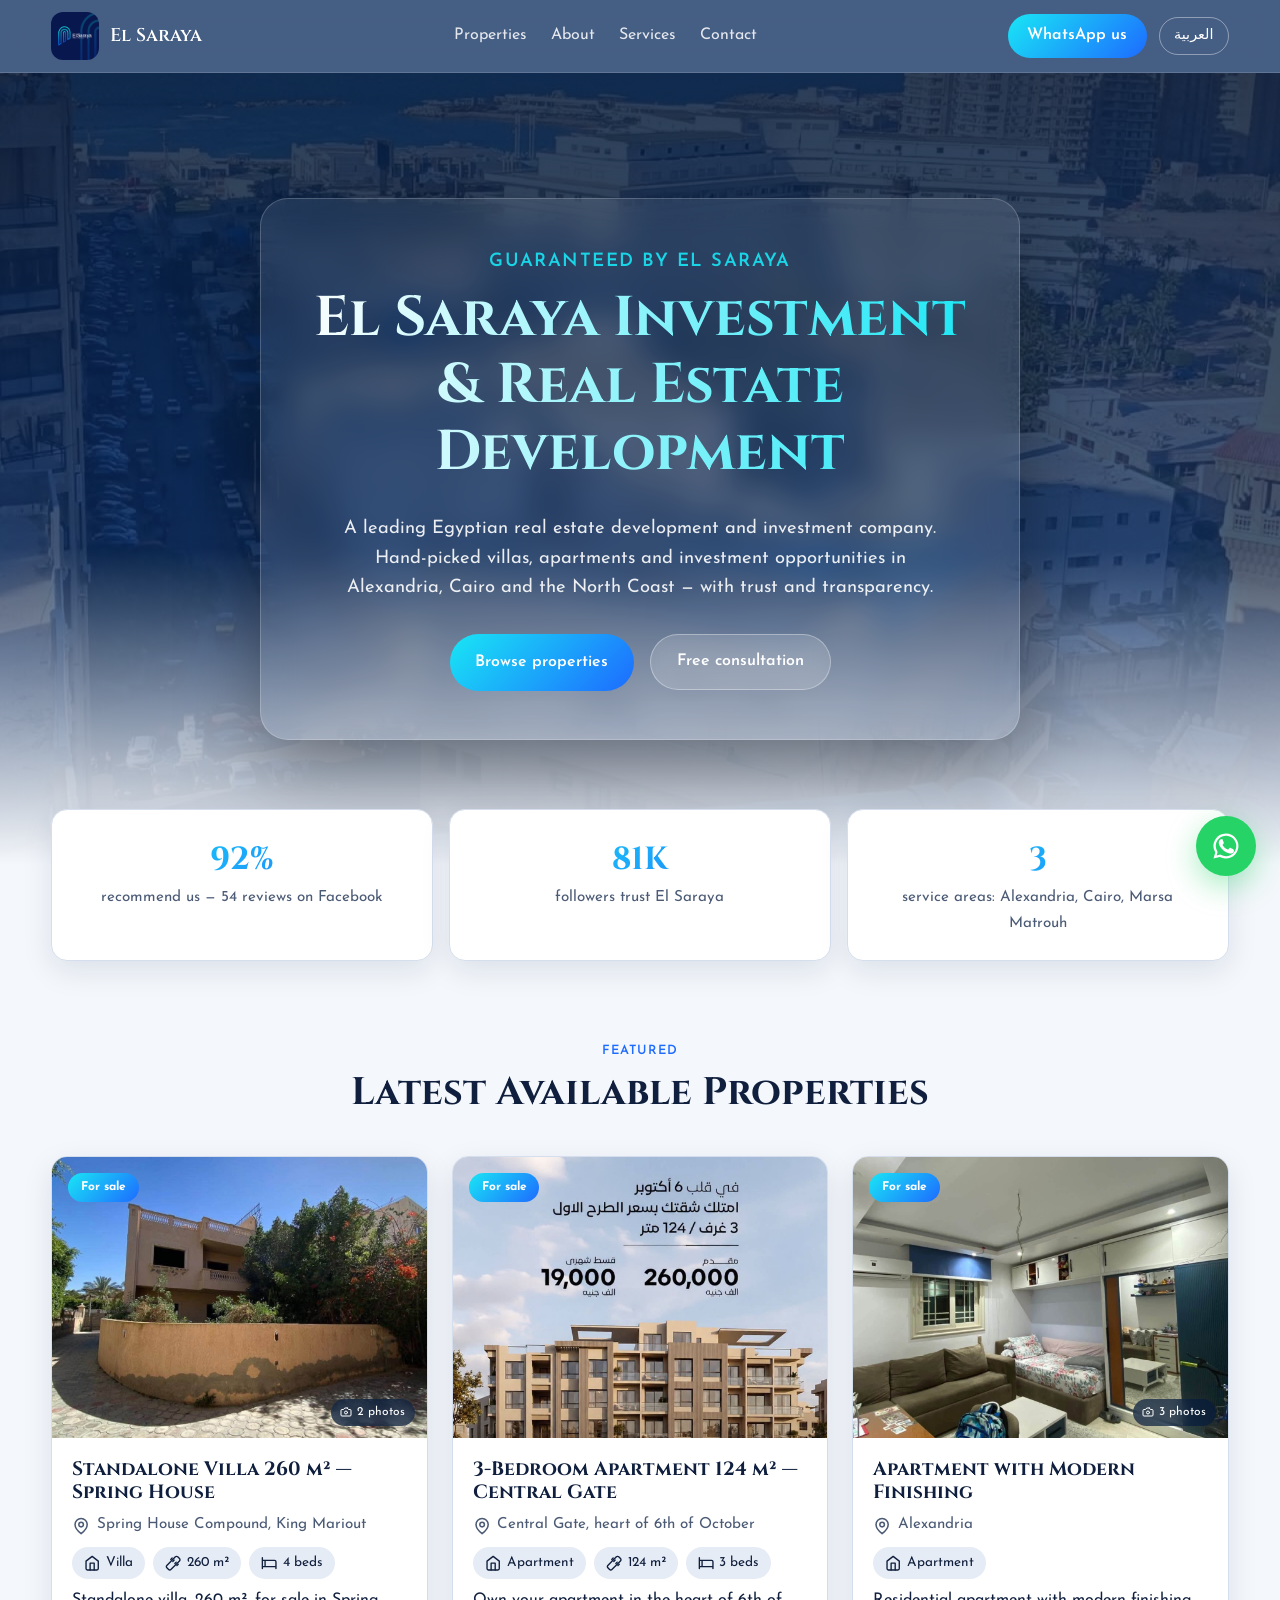
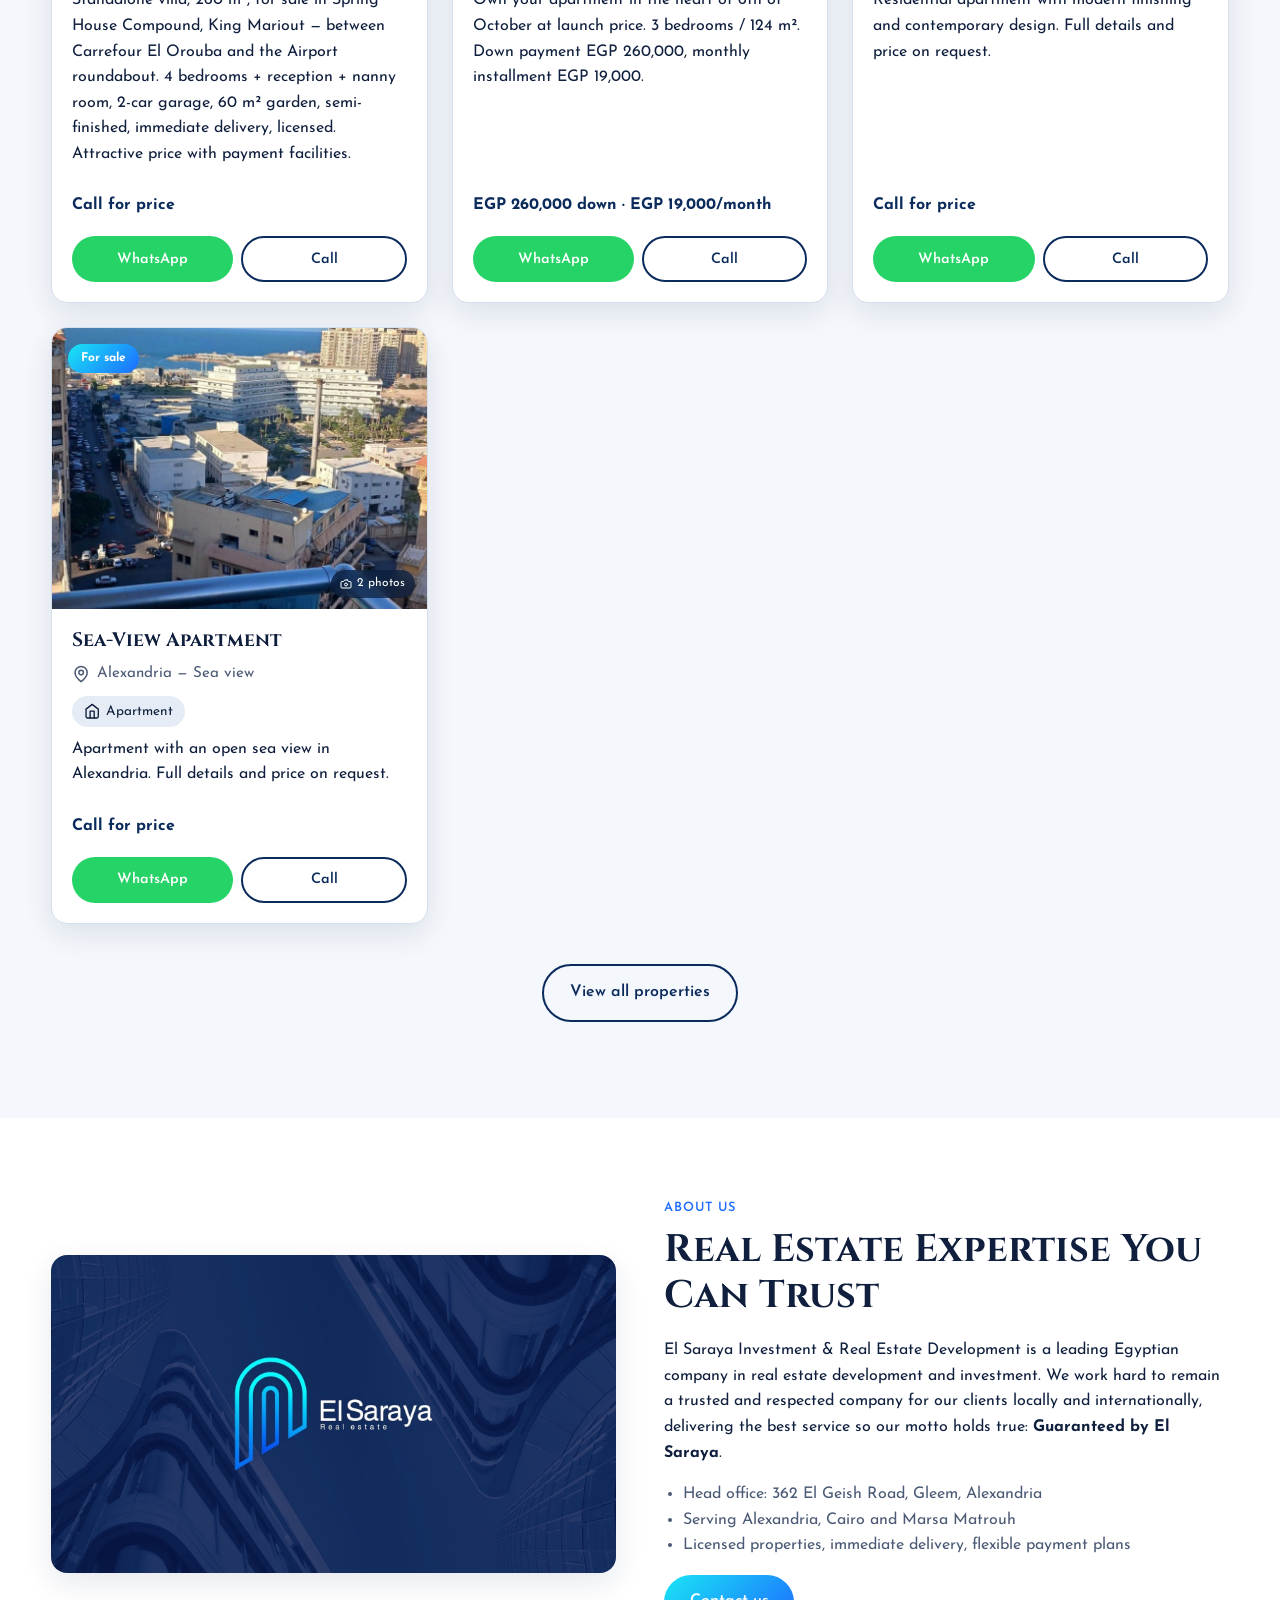
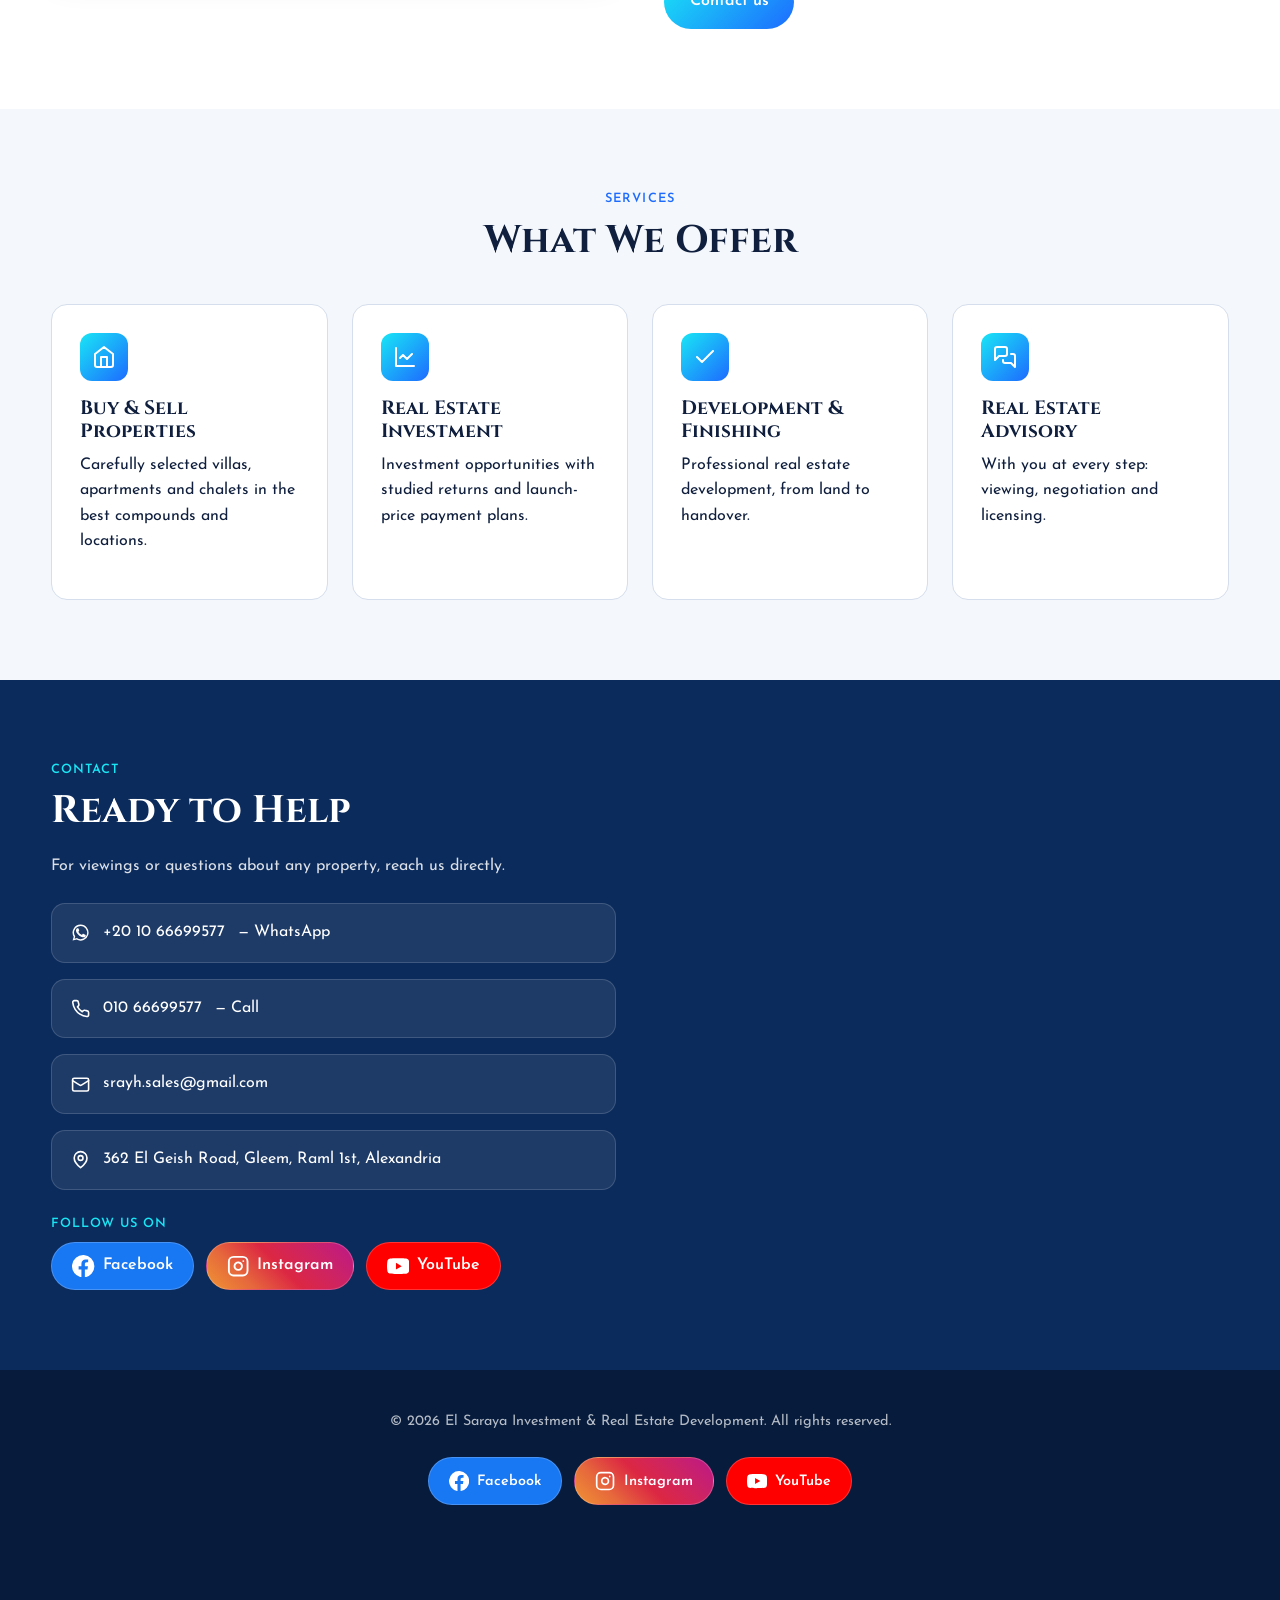
==== commit c1dcf306: "Absolute hreflang/og URLs for GitHub Pages; .nojekyll Co-Authored-By: Claude Opus 5 <noreply@anthrop" ====
--- a/en/index.html
+++ b/en/index.html
@@ -5,11 +5,11 @@
 <meta name="viewport" content="width=device-width, initial-scale=1">
 <title>El Saraya Investment &amp; Real Estate Development | Alexandria Properties</title>
 <meta name="description" content="El Saraya Investment &amp; Real Estate Development — a leading Egyptian real estate developer in Alexandria. Villas and apartments for sale, guaranteed by El Saraya.">
-<link rel="alternate" hreflang="ar" href="/ar/">
-<link rel="alternate" hreflang="en" href="/en/">
+<link rel="alternate" hreflang="ar" href="https://mr-h12.github.io/srayh-website/ar/">
+<link rel="alternate" hreflang="en" href="https://mr-h12.github.io/srayh-website/en/">
 <link rel="icon" href="../assets/img/logo.jpg">
 <meta property="og:title" content="El Saraya Investment &amp; Real Estate Development">
-<meta property="og:image" content="../assets/img/cover.jpg">
+<meta property="og:image" content="https://mr-h12.github.io/srayh-website/assets/img/cover.jpg">
 <link rel="preconnect" href="https://fonts.googleapis.com">
 <link rel="preconnect" href="https://fonts.gstatic.com" crossorigin>
 <link href="https://fonts.googleapis.com/css2?family=Cinzel:wght@400;500;600;700&family=Josefin+Sans:wght@300;400;500;600;700&display=swap" rel="stylesheet">
